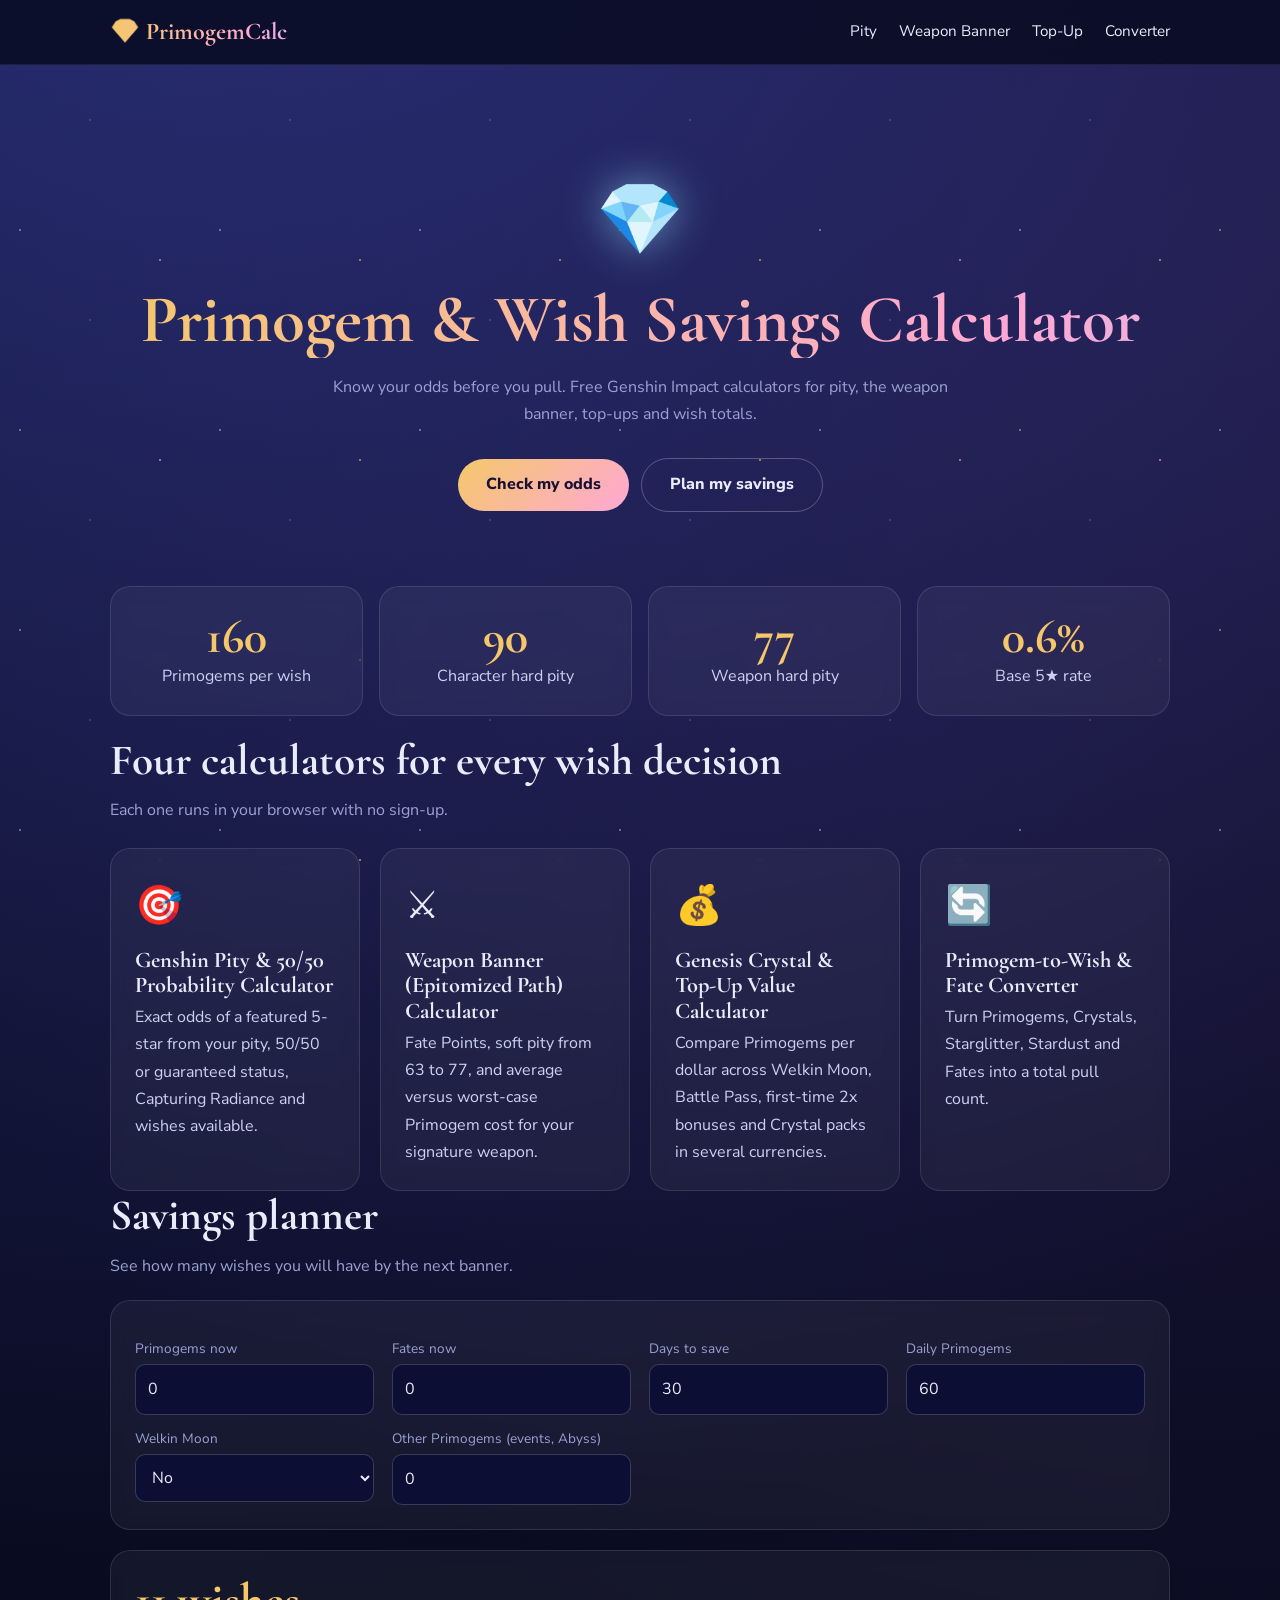
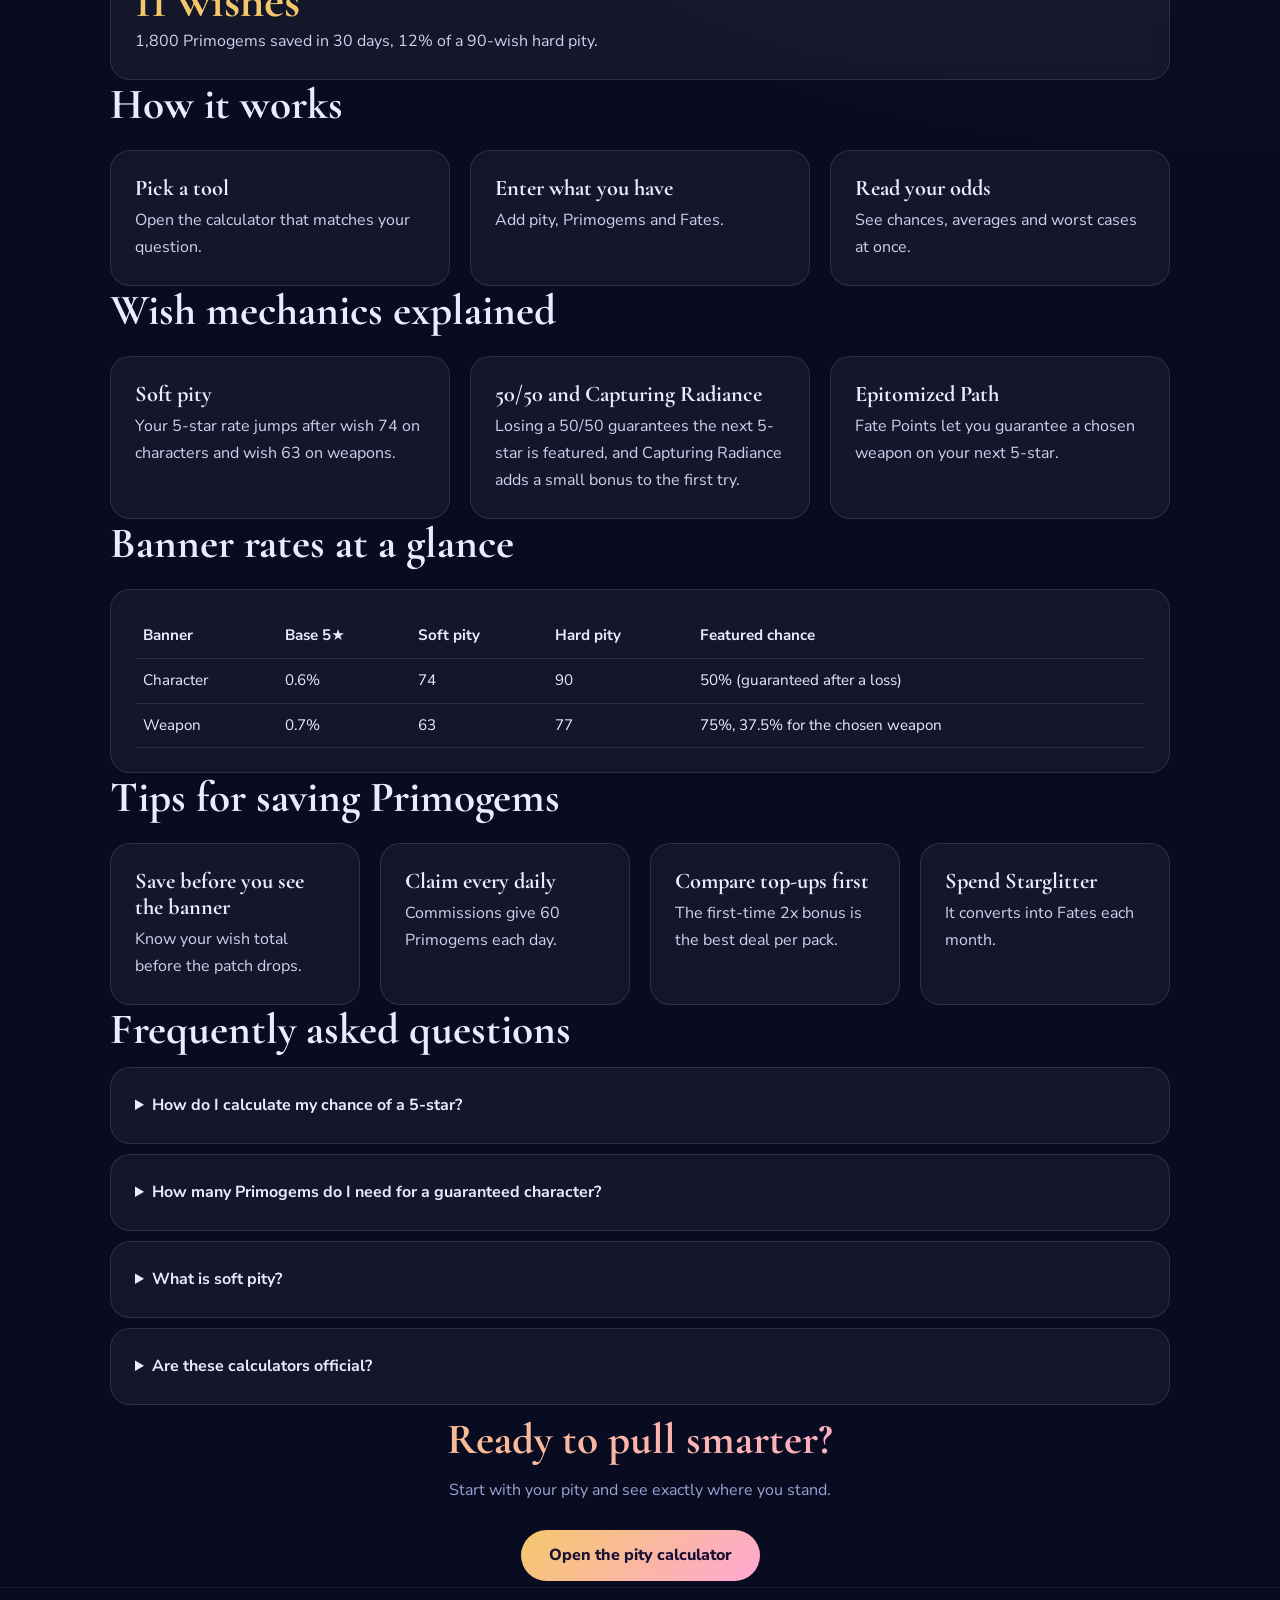
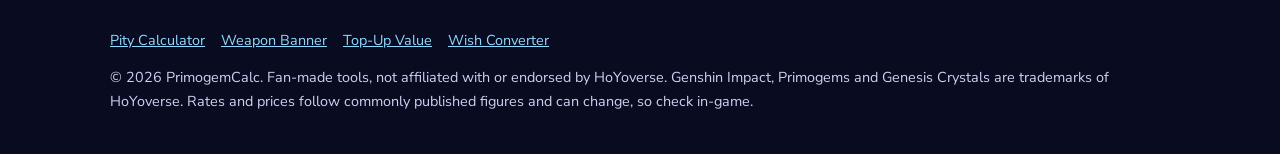
==== index.html @ a3b345ce "Add files via upload" ====
<!doctype html><html lang="en"><head><meta charset="utf-8"><meta name="viewport" content="width=device-width,initial-scale=1"><title>Primogem & Wish Savings Calculator for Genshin Impact</title><meta name="description" content="Free Genshin Impact calculators: pity and 50/50 odds, weapon banner cost, Genesis Crystal top-up value and Primogem to wish converter."><link rel="canonical" href="https://primogemcalc.github.io/"><meta name="theme-color" content="#090b20"><meta property="og:type" content="website"><meta property="og:title" content="Primogem & Wish Savings Calculator for Genshin Impact"><meta property="og:description" content="Free Genshin Impact calculators: pity and 50/50 odds, weapon banner cost, Genesis Crystal top-up value and Primogem to wish converter."><meta property="og:url" content="https://primogemcalc.github.io/"><meta name="twitter:card" content="summary"><link rel="icon" href="data:image/svg+xml,%3Csvg xmlns='http://www.w3.org/2000/svg' viewBox='0 0 100 100'%3E%3Ctext y='.9em' font-size='90'%3E💎%3C/text%3E%3C/svg%3E"><link rel="preconnect" href="https://fonts.googleapis.com"><link rel="preconnect" href="https://fonts.gstatic.com" crossorigin><link rel="stylesheet" href="https://fonts.googleapis.com/css2?family=Cormorant+Garamond:wght@600;700&family=Nunito+Sans:wght@400;700;800&display=swap"><link rel="stylesheet" href="/assets/style.css"><script type="application/ld+json">[{"@context": "https://schema.org", "@type": "WebSite", "name": "Primogem & Wish Savings Calculator for Genshin Impact", "url": "https://primogemcalc.github.io/", "description": "Free Genshin Impact calculators: pity and 50/50 odds, weapon banner cost, Genesis Crystal top-up value and Primogem to wish converter."}, {"@context": "https://schema.org", "@type": "FAQPage", "mainEntity": [{"@type": "Question", "name": "How do I calculate my chance of a 5-star?", "acceptedAnswer": {"@type": "Answer", "text": "Open the pity calculator, enter your pity, guarantee status and wishes, and it returns your exact odds."}}, {"@type": "Question", "name": "How many Primogems do I need for a guaranteed character?", "acceptedAnswer": {"@type": "Answer", "text": "Up to 180 wishes, or 28,800 Primogems, from zero pity with no guarantee."}}, {"@type": "Question", "name": "What is soft pity?", "acceptedAnswer": {"@type": "Answer", "text": "The wish where your 5-star rate starts rising: about 74 for characters and 63 for weapons."}}, {"@type": "Question", "name": "Are these calculators official?", "acceptedAnswer": {"@type": "Answer", "text": "No. They are fan-made and use commonly published rates."}}]}, {"@context": "https://schema.org", "@type": "BreadcrumbList", "itemListElement": [{"@type": "ListItem", "position": 1, "name": "Home", "item": "https://primogemcalc.github.io/"}]}, {"@context": "https://schema.org", "@type": "ItemList", "itemListElement": [{"@type": "ListItem", "position": 1, "url": "https://primogemcalc.github.io/pity-calculator/", "name": "Genshin Pity & 50/50 Probability Calculator"}, {"@type": "ListItem", "position": 2, "url": "https://primogemcalc.github.io/weapon-banner-calculator/", "name": "Weapon Banner (Epitomized Path) Calculator"}, {"@type": "ListItem", "position": 3, "url": "https://primogemcalc.github.io/topup-calculator/", "name": "Genesis Crystal & Top-Up Value Calculator"}, {"@type": "ListItem", "position": 4, "url": "https://primogemcalc.github.io/wish-converter/", "name": "Primogem-to-Wish & Fate Converter"}]}]</script></head><body data-tool="plan"><site-header></site-header><main><section class="hero w"><span class="gem" aria-hidden="true">💎</span><h1 class="gt">Primogem & Wish Savings Calculator</h1><p class="sub">Know your odds before you pull. Free Genshin Impact calculators for pity, the weapon banner, top-ups and wish totals.</p><a class="btn" href="/pity-calculator/">Check my odds</a><a class="btn o" href="#planner">Plan my savings</a></section>
<section class="w" style="padding:20px"><div class="stats"><div class="card rv"><div class="big">160</div><p>Primogems per wish</p></div><div class="card rv"><div class="big">90</div><p>Character hard pity</p></div><div class="card rv"><div class="big">77</div><p>Weapon hard pity</p></div><div class="card rv"><div class="big">0.6%</div><p>Base 5★ rate</p></div></div></section>
<section class="w" id="tools"><h2>Four calculators for every wish decision</h2><p class="sub" style="margin-bottom:24px">Each one runs in your browser with no sign-up.</p><div class="grid"><a class="card rv" href="/pity-calculator/"><span class="ic">🎯</span><h3>Genshin Pity & 50/50 Probability Calculator</h3><p>Exact odds of a featured 5-star from your pity, 50/50 or guaranteed status, Capturing Radiance and wishes available.</p></a><a class="card rv" href="/weapon-banner-calculator/"><span class="ic">⚔️</span><h3>Weapon Banner (Epitomized Path) Calculator</h3><p>Fate Points, soft pity from 63 to 77, and average versus worst-case Primogem cost for your signature weapon.</p></a><a class="card rv" href="/topup-calculator/"><span class="ic">💰</span><h3>Genesis Crystal & Top-Up Value Calculator</h3><p>Compare Primogems per dollar across Welkin Moon, Battle Pass, first-time 2x bonuses and Crystal packs in several currencies.</p></a><a class="card rv" href="/wish-converter/"><span class="ic">🔄</span><h3>Primogem-to-Wish & Fate Converter</h3><p>Turn Primogems, Crystals, Starglitter, Stardust and Fates into a total pull count.</p></a></div></section>
<section class="w" id="planner"><h2>Savings planner</h2><p class="sub" style="margin-bottom:20px">See how many wishes you will have by the next banner.</p><div class="card fm rv"><div><label for="primos">Primogems now</label><input id="primos" type="number" min="0" value="0" inputmode="numeric"></div><div><label for="fates">Fates now</label><input id="fates" type="number" min="0" value="0" inputmode="numeric"></div><div><label for="days">Days to save</label><input id="days" type="number" min="0" value="30" inputmode="numeric"></div><div><label for="daily">Daily Primogems</label><input id="daily" type="number" min="0" value="60" inputmode="numeric"></div><div><label for="wk">Welkin Moon</label><select id="wk"><option value="0">No</option><option value="1">Yes (+90 a day)</option></select></div><div><label for="extra">Other Primogems (events, Abyss)</label><input id="extra" type="number" min="0" value="0" inputmode="numeric"></div></div><div id="out" class="card" style="margin-top:20px"></div></section>
<section class="w"><h2>How it works</h2><div class="grid" style="margin-top:20px"><div class="card rv"><h3>Pick a tool</h3><p>Open the calculator that matches your question.</p></div><div class="card rv"><h3>Enter what you have</h3><p>Add pity, Primogems and Fates.</p></div><div class="card rv"><h3>Read your odds</h3><p>See chances, averages and worst cases at once.</p></div></div></section>
<section class="w"><h2>Wish mechanics explained</h2><div class="grid" style="margin-top:20px"><div class="card rv"><h3>Soft pity</h3><p>Your 5-star rate jumps after wish 74 on characters and wish 63 on weapons.</p></div><div class="card rv"><h3>50/50 and Capturing Radiance</h3><p>Losing a 50/50 guarantees the next 5-star is featured, and Capturing Radiance adds a small bonus to the first try.</p></div><div class="card rv"><h3>Epitomized Path</h3><p>Fate Points let you guarantee a chosen weapon on your next 5-star.</p></div></div></section>
<section class="w"><h2>Banner rates at a glance</h2><div style="margin-top:20px"><div class="tw card rv"><table><tr><th>Banner</th><th>Base 5★</th><th>Soft pity</th><th>Hard pity</th><th>Featured chance</th></tr><tr><td>Character</td><td>0.6%</td><td>74</td><td>90</td><td>50% (guaranteed after a loss)</td></tr><tr><td>Weapon</td><td>0.7%</td><td>63</td><td>77</td><td>75%, 37.5% for the chosen weapon</td></tr></table></div></div></section>
<section class="w"><h2>Tips for saving Primogems</h2><div class="grid" style="margin-top:20px"><div class="card rv"><h3>Save before you see the banner</h3><p>Know your wish total before the patch drops.</p></div><div class="card rv"><h3>Claim every daily</h3><p>Commissions give 60 Primogems each day.</p></div><div class="card rv"><h3>Compare top-ups first</h3><p>The first-time 2x bonus is the best deal per pack.</p></div><div class="card rv"><h3>Spend Starglitter</h3><p>It converts into Fates each month.</p></div></div></section>
<section class="w"><h2>Frequently asked questions</h2><details class="card rv"><summary>How do I calculate my chance of a 5-star?</summary><p>Open the pity calculator, enter your pity, guarantee status and wishes, and it returns your exact odds.</p></details><details class="card rv"><summary>How many Primogems do I need for a guaranteed character?</summary><p>Up to 180 wishes, or 28,800 Primogems, from zero pity with no guarantee.</p></details><details class="card rv"><summary>What is soft pity?</summary><p>The wish where your 5-star rate starts rising: about 74 for characters and 63 for weapons.</p></details><details class="card rv"><summary>Are these calculators official?</summary><p>No. They are fan-made and use commonly published rates.</p></details></section>
<section class="w" style="text-align:center"><h2 class="gt">Ready to pull smarter?</h2><p class="sub" style="margin:10px auto 20px">Start with your pity and see exactly where you stand.</p><a class="btn" href="/pity-calculator/">Open the pity calculator</a></section></main><site-footer></site-footer><script src="/assets/header.js"></script><script src="/assets/footer.js"></script><script src="/assets/app.js"></script></body></html>
---- assets/style.css ----
:root{--bg:#090b20;--g:#f4c86a;--a:#8fd9ff;--p:#a58bff;--t:#e9ebff;--m:#9ba2d2}
*{box-sizing:border-box;margin:0}html{scroll-behavior:smooth}
body{font:16px/1.7 'Nunito Sans',system-ui,Segoe UI,sans-serif;color:var(--t);background:radial-gradient(circle at 15% -10%,#2b317d,transparent 50%),radial-gradient(circle at 95% 8%,#52307f55,transparent 45%),var(--bg);min-height:100vh;overflow-x:hidden}
body::before{content:"";position:fixed;inset:0;z-index:-1;pointer-events:none;background-image:radial-gradient(1.5px 1.5px at 20px 30px,#fffa,transparent),radial-gradient(1px 1px at 90px 120px,#fff7,transparent),radial-gradient(1.6px 1.6px at 160px 60px,var(--g),transparent);background-size:200px 200px;animation:tw 7s ease-in-out infinite alternate}
@keyframes tw{to{opacity:.3;transform:translateY(-14px)}}
h1,h2,h3{font-family:'Cormorant Garamond',Georgia,serif;line-height:1.15}
h1{font-size:clamp(2.3rem,7vw,4.2rem)}h2{font-size:clamp(1.8rem,4.5vw,2.7rem);margin-bottom:12px}h3{font-size:1.4rem;margin-bottom:6px}
a{color:var(--a)}.w{max-width:1100px;margin:auto;padding:0 20px}
section{padding:68px 0}p{color:#cdd1f2}.sub{max-width:62ch;color:var(--m)}
.gt{background:linear-gradient(90deg,var(--g),#ffa8d4,var(--a),var(--g));background-size:250%;-webkit-background-clip:text;background-clip:text;color:transparent;animation:sh 8s linear infinite}@keyframes sh{to{background-position:250%}}
.grid{display:grid;gap:20px;grid-template-columns:repeat(auto-fit,minmax(240px,1fr))}
.card{background:#ffffff0c;border:1px solid #ffffff1c;border-radius:20px;padding:24px;backdrop-filter:blur(8px)}
a.card{text-decoration:none;color:inherit;display:block;transition:transform .3s,border-color .3s,box-shadow .3s}
a.card:hover{transform:translateY(-6px);border-color:var(--g);box-shadow:0 14px 44px #a58bff40}
a.card .ic{font-size:2.4rem;display:block;margin-bottom:8px}
.btn{display:inline-block;padding:12px 28px;margin:6px;border-radius:99px;background:linear-gradient(135deg,var(--g),#ffa8d4);color:#1a1033;font-weight:800;text-decoration:none;transition:transform .2s}
.btn:hover{transform:scale(1.05)}.btn.o{background:none;color:var(--t);border:1px solid #ffffff40}
.rv{opacity:0;transform:translateY(26px);transition:opacity .9s,transform .9s}.rv.in{opacity:1;transform:none}
input,select{width:100%;padding:11px 12px;border-radius:10px;border:1px solid #ffffff2e;background:#0c0f33;color:var(--t);font:inherit}
input:focus,select:focus,a:focus-visible,button:focus-visible,summary:focus-visible{outline:2px solid var(--g);outline-offset:2px}
label{display:block;font-size:.85rem;color:var(--m);margin:12px 0 4px}
.fm{display:grid;gap:0 18px;grid-template-columns:repeat(auto-fit,minmax(210px,1fr))}
.big{font-family:'Cormorant Garamond',serif;font-size:3rem;font-weight:700;color:var(--g);line-height:1.1}
.hero{text-align:center;padding:96px 0 48px}.hero .sub{margin:16px auto 24px}
.gem{display:inline-block;font-size:4.4rem;animation:fl 3.4s ease-in-out infinite;filter:drop-shadow(0 0 22px #8fd9ff99)}@keyframes fl{50%{transform:translateY(-16px) rotate(8deg)}}
.hd{position:sticky;top:0;z-index:9;backdrop-filter:blur(14px);background:#090b22d9;border-bottom:1px solid #ffffff14}
.hd .w{display:flex;align-items:center;justify-content:space-between;height:64px}
.logo{font-family:'Cormorant Garamond',serif;font-weight:700;font-size:1.5rem;text-decoration:none}
nav a{margin-left:22px;color:var(--t);text-decoration:none;font-size:.95rem}nav a:hover{color:var(--g)}
.mb{display:none;background:0;border:0;color:var(--t);font-size:1.7rem;cursor:pointer}
@media(max-width:800px){.mb{display:block}nav{display:none;position:absolute;top:64px;left:0;right:0;background:#090b22f7;padding:10px 20px}nav.o{display:block}nav a{display:block;margin:0;padding:11px 0}}
table{width:100%;border-collapse:collapse;font-size:.95rem}td,th{padding:9px 8px;text-align:left;border-bottom:1px solid #ffffff1a}.tw{overflow-x:auto}tr.best td{color:var(--g);font-weight:700}
details{margin:10px 0}summary{cursor:pointer;font-weight:700}details p{margin-top:8px}
footer{border-top:1px solid #ffffff14;padding:40px 0;color:var(--m);font-size:.9rem}footer a{margin-right:16px}
.stats{display:grid;gap:16px;grid-template-columns:repeat(auto-fit,minmax(180px,1fr));text-align:center}
@media(prefers-reduced-motion:reduce){*,*::before{animation:none!important;transition:none!important}.rv{opacity:1;transform:none}}
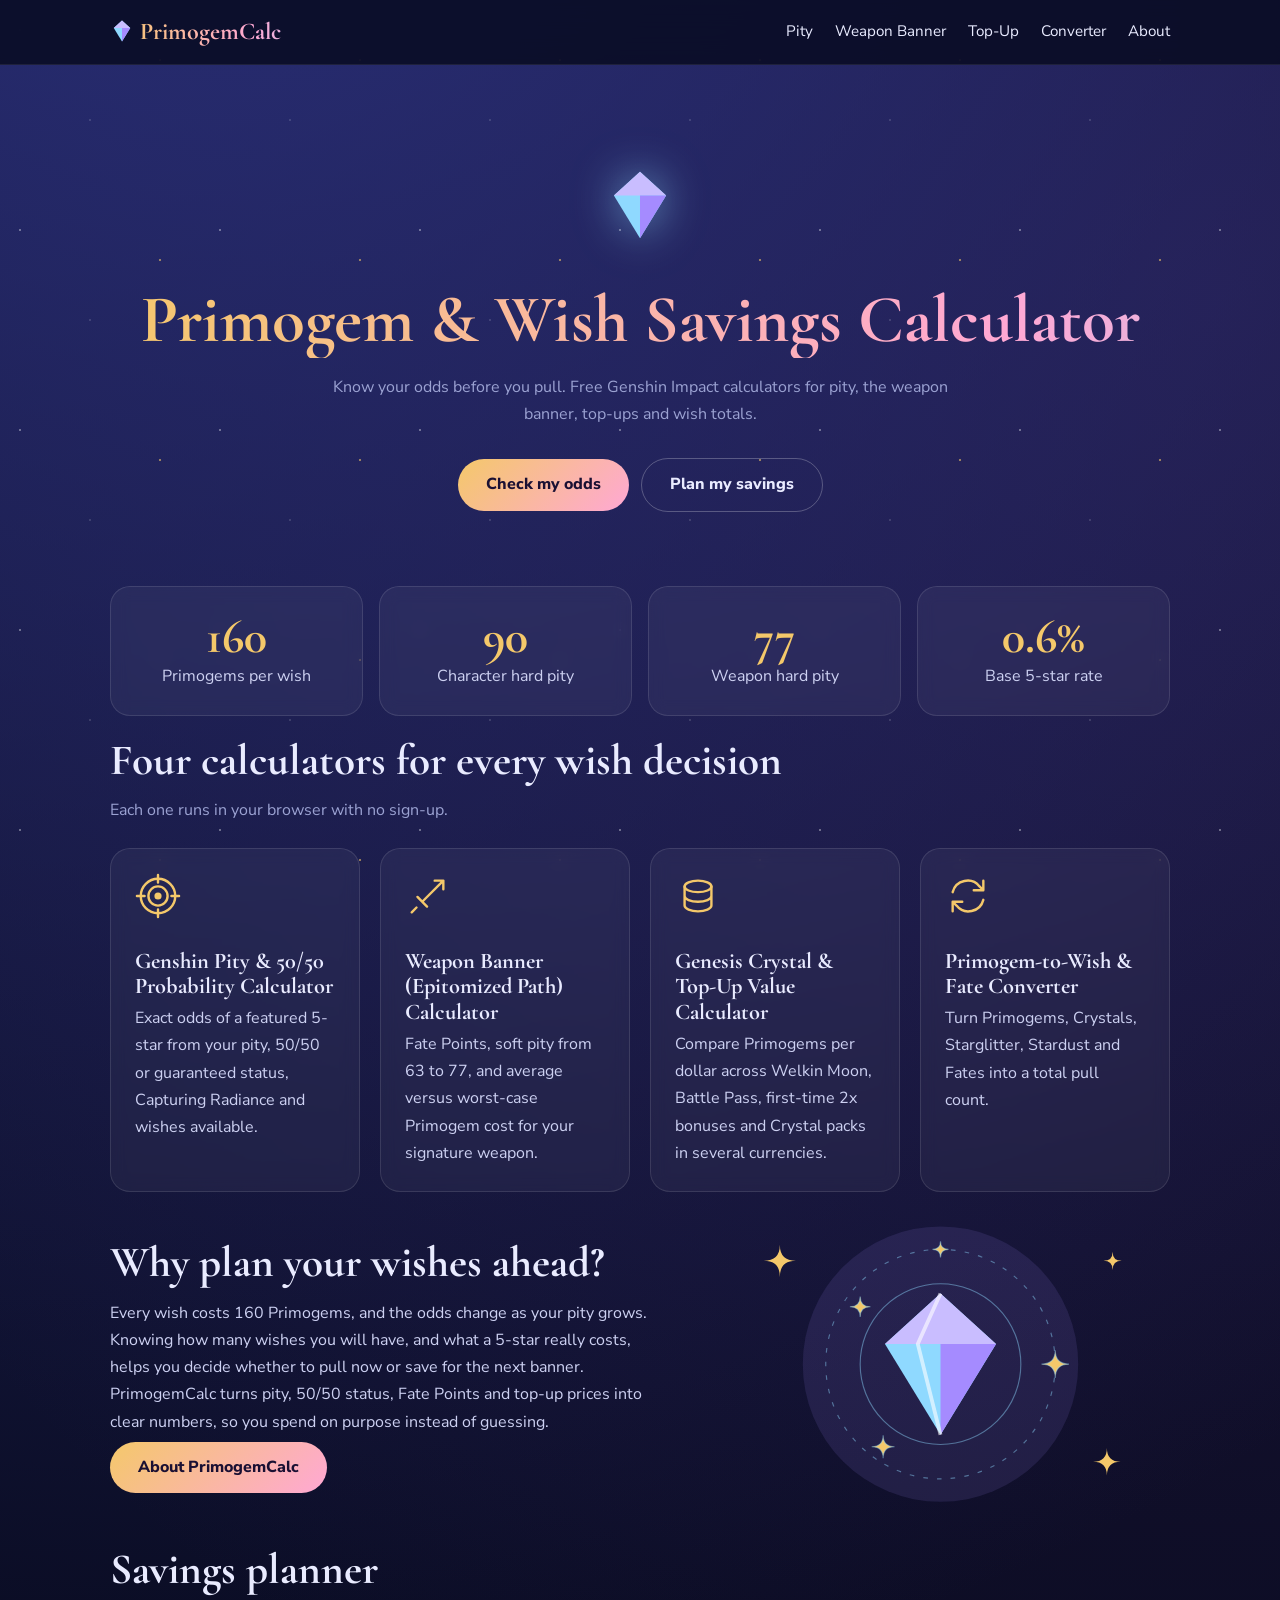
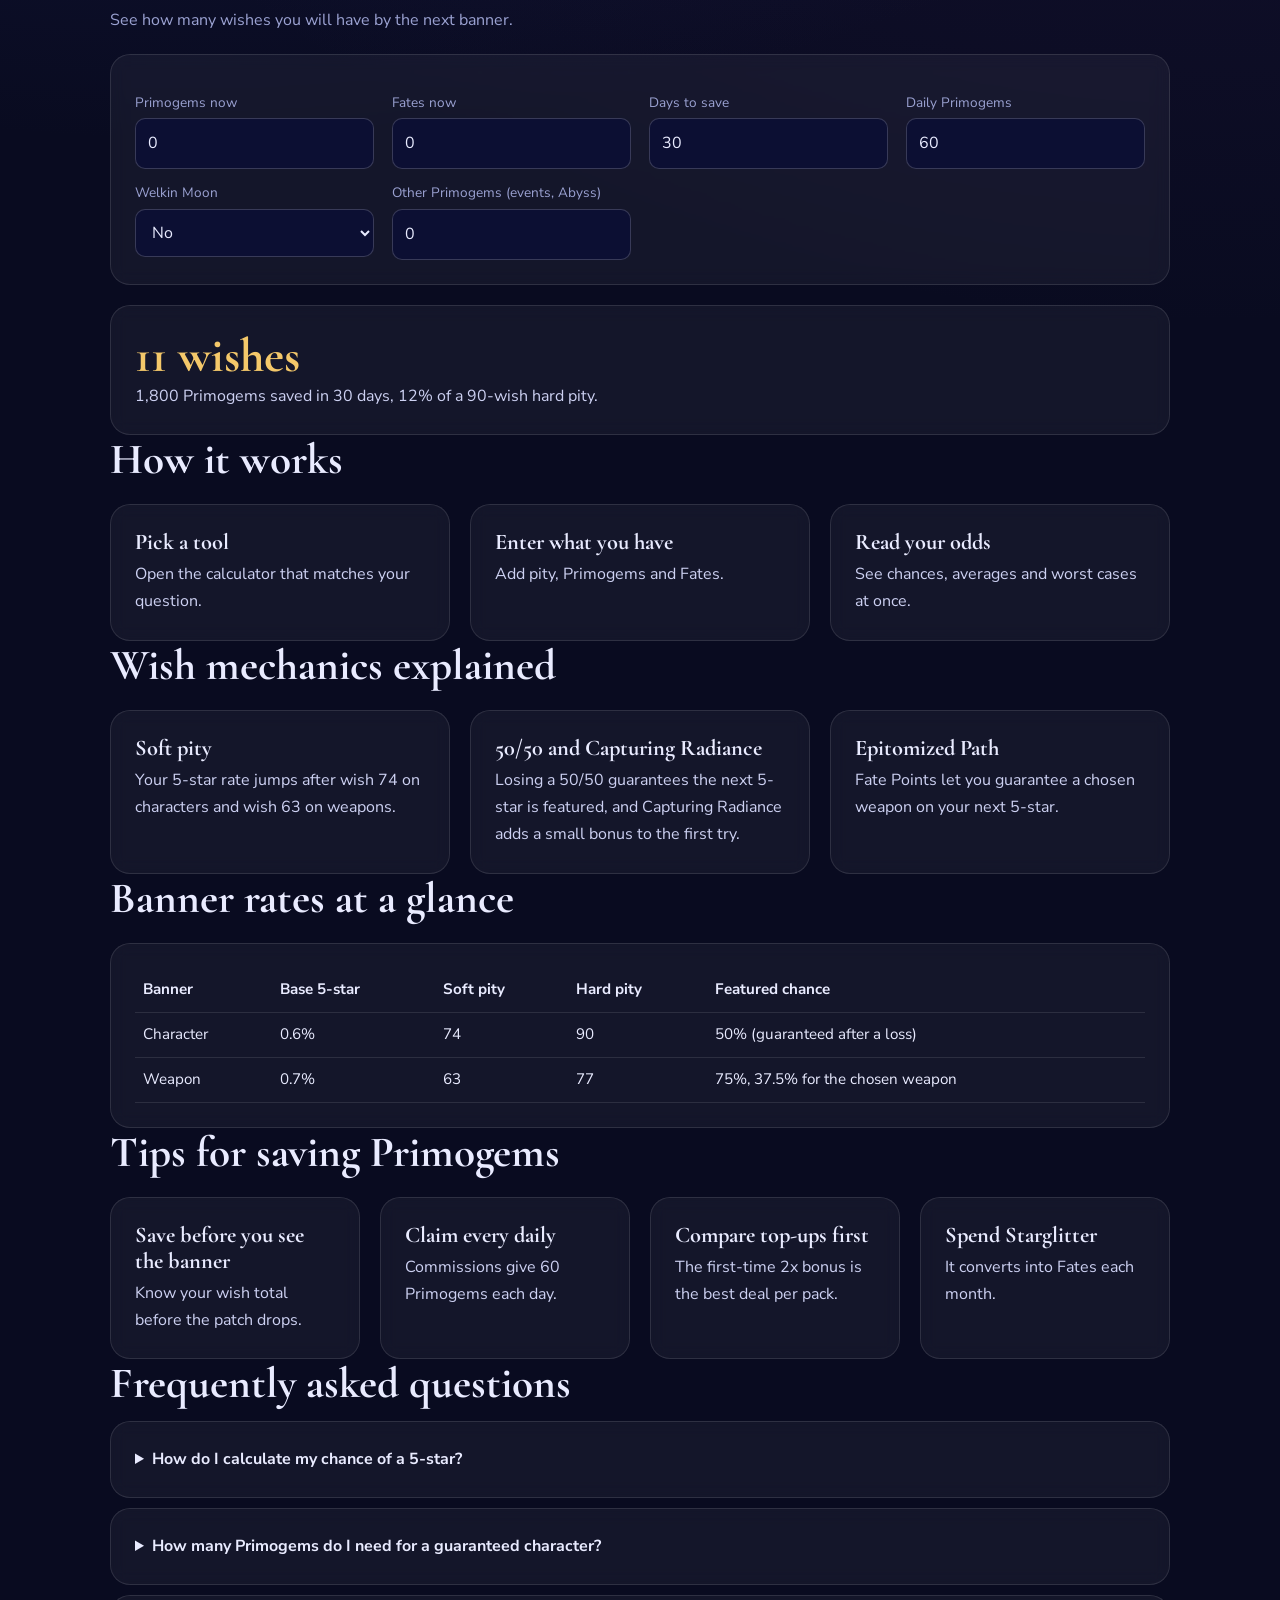
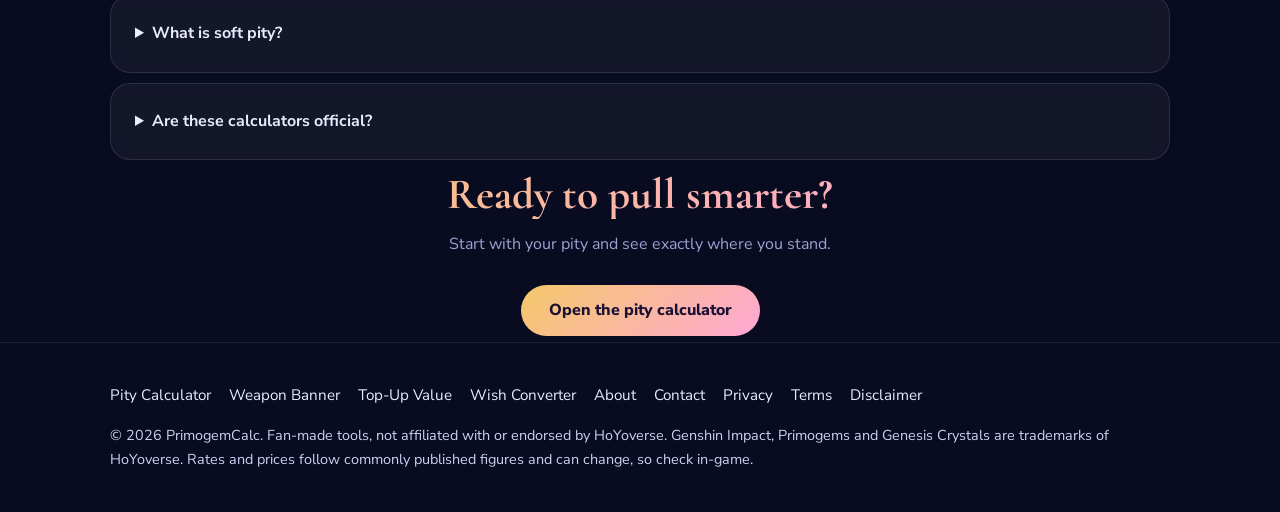
==== commit bfe2724e: "Add files via upload" ====
--- a/index.html
+++ b/index.html
@@ -1,10 +1,10 @@
-<!doctype html><html lang="en"><head><meta charset="utf-8"><meta name="viewport" content="width=device-width,initial-scale=1"><title>Primogem & Wish Savings Calculator for Genshin Impact</title><meta name="description" content="Free Genshin Impact calculators: pity and 50/50 odds, weapon banner cost, Genesis Crystal top-up value and Primogem to wish converter."><link rel="canonical" href="https://primogemcalc.github.io/"><meta name="theme-color" content="#090b20"><meta property="og:type" content="website"><meta property="og:title" content="Primogem & Wish Savings Calculator for Genshin Impact"><meta property="og:description" content="Free Genshin Impact calculators: pity and 50/50 odds, weapon banner cost, Genesis Crystal top-up value and Primogem to wish converter."><meta property="og:url" content="https://primogemcalc.github.io/"><meta name="twitter:card" content="summary"><link rel="icon" href="data:image/svg+xml,%3Csvg xmlns='http://www.w3.org/2000/svg' viewBox='0 0 100 100'%3E%3Ctext y='.9em' font-size='90'%3E💎%3C/text%3E%3C/svg%3E"><link rel="preconnect" href="https://fonts.googleapis.com"><link rel="preconnect" href="https://fonts.gstatic.com" crossorigin><link rel="stylesheet" href="https://fonts.googleapis.com/css2?family=Cormorant+Garamond:wght@600;700&family=Nunito+Sans:wght@400;700;800&display=swap"><link rel="stylesheet" href="/assets/style.css"><script type="application/ld+json">[{"@context": "https://schema.org", "@type": "WebSite", "name": "Primogem & Wish Savings Calculator for Genshin Impact", "url": "https://primogemcalc.github.io/", "description": "Free Genshin Impact calculators: pity and 50/50 odds, weapon banner cost, Genesis Crystal top-up value and Primogem to wish converter."}, {"@context": "https://schema.org", "@type": "FAQPage", "mainEntity": [{"@type": "Question", "name": "How do I calculate my chance of a 5-star?", "acceptedAnswer": {"@type": "Answer", "text": "Open the pity calculator, enter your pity, guarantee status and wishes, and it returns your exact odds."}}, {"@type": "Question", "name": "How many Primogems do I need for a guaranteed character?", "acceptedAnswer": {"@type": "Answer", "text": "Up to 180 wishes, or 28,800 Primogems, from zero pity with no guarantee."}}, {"@type": "Question", "name": "What is soft pity?", "acceptedAnswer": {"@type": "Answer", "text": "The wish where your 5-star rate starts rising: about 74 for characters and 63 for weapons."}}, {"@type": "Question", "name": "Are these calculators official?", "acceptedAnswer": {"@type": "Answer", "text": "No. They are fan-made and use commonly published rates."}}]}, {"@context": "https://schema.org", "@type": "BreadcrumbList", "itemListElement": [{"@type": "ListItem", "position": 1, "name": "Home", "item": "https://primogemcalc.github.io/"}]}, {"@context": "https://schema.org", "@type": "ItemList", "itemListElement": [{"@type": "ListItem", "position": 1, "url": "https://primogemcalc.github.io/pity-calculator/", "name": "Genshin Pity & 50/50 Probability Calculator"}, {"@type": "ListItem", "position": 2, "url": "https://primogemcalc.github.io/weapon-banner-calculator/", "name": "Weapon Banner (Epitomized Path) Calculator"}, {"@type": "ListItem", "position": 3, "url": "https://primogemcalc.github.io/topup-calculator/", "name": "Genesis Crystal & Top-Up Value Calculator"}, {"@type": "ListItem", "position": 4, "url": "https://primogemcalc.github.io/wish-converter/", "name": "Primogem-to-Wish & Fate Converter"}]}]</script></head><body data-tool="plan"><site-header></site-header><main><section class="hero w"><span class="gem" aria-hidden="true">💎</span><h1 class="gt">Primogem & Wish Savings Calculator</h1><p class="sub">Know your odds before you pull. Free Genshin Impact calculators for pity, the weapon banner, top-ups and wish totals.</p><a class="btn" href="/pity-calculator/">Check my odds</a><a class="btn o" href="#planner">Plan my savings</a></section>
-<section class="w" style="padding:20px"><div class="stats"><div class="card rv"><div class="big">160</div><p>Primogems per wish</p></div><div class="card rv"><div class="big">90</div><p>Character hard pity</p></div><div class="card rv"><div class="big">77</div><p>Weapon hard pity</p></div><div class="card rv"><div class="big">0.6%</div><p>Base 5★ rate</p></div></div></section>
-<section class="w" id="tools"><h2>Four calculators for every wish decision</h2><p class="sub" style="margin-bottom:24px">Each one runs in your browser with no sign-up.</p><div class="grid"><a class="card rv" href="/pity-calculator/"><span class="ic">🎯</span><h3>Genshin Pity & 50/50 Probability Calculator</h3><p>Exact odds of a featured 5-star from your pity, 50/50 or guaranteed status, Capturing Radiance and wishes available.</p></a><a class="card rv" href="/weapon-banner-calculator/"><span class="ic">⚔️</span><h3>Weapon Banner (Epitomized Path) Calculator</h3><p>Fate Points, soft pity from 63 to 77, and average versus worst-case Primogem cost for your signature weapon.</p></a><a class="card rv" href="/topup-calculator/"><span class="ic">💰</span><h3>Genesis Crystal & Top-Up Value Calculator</h3><p>Compare Primogems per dollar across Welkin Moon, Battle Pass, first-time 2x bonuses and Crystal packs in several currencies.</p></a><a class="card rv" href="/wish-converter/"><span class="ic">🔄</span><h3>Primogem-to-Wish & Fate Converter</h3><p>Turn Primogems, Crystals, Starglitter, Stardust and Fates into a total pull count.</p></a></div></section>
-<section class="w" id="planner"><h2>Savings planner</h2><p class="sub" style="margin-bottom:20px">See how many wishes you will have by the next banner.</p><div class="card fm rv"><div><label for="primos">Primogems now</label><input id="primos" type="number" min="0" value="0" inputmode="numeric"></div><div><label for="fates">Fates now</label><input id="fates" type="number" min="0" value="0" inputmode="numeric"></div><div><label for="days">Days to save</label><input id="days" type="number" min="0" value="30" inputmode="numeric"></div><div><label for="daily">Daily Primogems</label><input id="daily" type="number" min="0" value="60" inputmode="numeric"></div><div><label for="wk">Welkin Moon</label><select id="wk"><option value="0">No</option><option value="1">Yes (+90 a day)</option></select></div><div><label for="extra">Other Primogems (events, Abyss)</label><input id="extra" type="number" min="0" value="0" inputmode="numeric"></div></div><div id="out" class="card" style="margin-top:20px"></div></section>
+<!doctype html><html lang="en"><head><meta charset="utf-8"><meta name="viewport" content="width=device-width,initial-scale=1"><title>Primogem & Wish Savings Calculator for Genshin Impact</title><meta name="description" content="Free Genshin Impact calculators: pity and 50/50 odds, weapon banner cost, Genesis Crystal top-up value and Primogem to wish converter."><link rel="canonical" href="https://primogemcalc.github.io/"><meta name="theme-color" content="#090b20"><meta property="og:type" content="website"><meta property="og:title" content="Primogem & Wish Savings Calculator for Genshin Impact"><meta property="og:description" content="Free Genshin Impact calculators: pity and 50/50 odds, weapon banner cost, Genesis Crystal top-up value and Primogem to wish converter."><meta property="og:url" content="https://primogemcalc.github.io/"><meta name="twitter:card" content="summary"><link rel="icon" href="/assets/favicon.svg" type="image/svg+xml"><link rel="preconnect" href="https://fonts.googleapis.com"><link rel="preconnect" href="https://fonts.gstatic.com" crossorigin><link rel="stylesheet" href="https://fonts.googleapis.com/css2?family=Cormorant+Garamond:wght@600;700&family=Nunito+Sans:wght@400;700;800&display=swap"><link rel="stylesheet" href="/assets/style.css"><script type="application/ld+json">[{"@context": "https://schema.org", "@type": "WebSite", "name": "Primogem & Wish Savings Calculator for Genshin Impact", "url": "https://primogemcalc.github.io/", "description": "Free Genshin Impact calculators: pity and 50/50 odds, weapon banner cost, Genesis Crystal top-up value and Primogem to wish converter."}, {"@context": "https://schema.org", "@type": "FAQPage", "mainEntity": [{"@type": "Question", "name": "How do I calculate my chance of a 5-star?", "acceptedAnswer": {"@type": "Answer", "text": "Open the pity calculator, enter your pity, guarantee status and wishes, and it returns your exact odds."}}, {"@type": "Question", "name": "How many Primogems do I need for a guaranteed character?", "acceptedAnswer": {"@type": "Answer", "text": "Up to 180 wishes, or 28,800 Primogems, from zero pity with no guarantee."}}, {"@type": "Question", "name": "What is soft pity?", "acceptedAnswer": {"@type": "Answer", "text": "The wish where your 5-star rate starts rising: about 74 for characters and 63 for weapons."}}, {"@type": "Question", "name": "Are these calculators official?", "acceptedAnswer": {"@type": "Answer", "text": "No. They are fan-made and use commonly published rates."}}]}, {"@context": "https://schema.org", "@type": "BreadcrumbList", "itemListElement": [{"@type": "ListItem", "position": 1, "name": "Home", "item": "https://primogemcalc.github.io/"}]}, {"@context": "https://schema.org", "@type": "ItemList", "itemListElement": [{"@type": "ListItem", "position": 1, "url": "https://primogemcalc.github.io/pity-calculator/", "name": "Genshin Pity & 50/50 Probability Calculator"}, {"@type": "ListItem", "position": 2, "url": "https://primogemcalc.github.io/weapon-banner-calculator/", "name": "Weapon Banner (Epitomized Path) Calculator"}, {"@type": "ListItem", "position": 3, "url": "https://primogemcalc.github.io/topup-calculator/", "name": "Genesis Crystal & Top-Up Value Calculator"}, {"@type": "ListItem", "position": 4, "url": "https://primogemcalc.github.io/wish-converter/", "name": "Primogem-to-Wish & Fate Converter"}]}]</script></head><body data-tool="plan"><site-header></site-header><main><section class="hero w"><span class="gem" aria-hidden="true"><svg viewBox="0 0 64 64" aria-hidden="true"><path d="M32 4l22 20-22 36L10 24z" fill="#8fd9ff"/><path d="M32 4l22 20H10z" fill="#c9bdff"/><path d="M32 24h22L32 60z" fill="#a58bff"/></svg></span><h1 class="gt">Primogem & Wish Savings Calculator</h1><p class="sub">Know your odds before you pull. Free Genshin Impact calculators for pity, the weapon banner, top-ups and wish totals.</p><a class="btn" href="/pity-calculator/">Check my odds</a><a class="btn o" href="#planner">Plan my savings</a></section>
+<section class="w" style="padding:20px"><div class="stats"><div class="card rv"><div class="big">160</div><p>Primogems per wish</p></div><div class="card rv"><div class="big">90</div><p>Character hard pity</p></div><div class="card rv"><div class="big">77</div><p>Weapon hard pity</p></div><div class="card rv"><div class="big">0.6%</div><p>Base 5-star rate</p></div></div></section>
+<section class="w" id="tools"><h2>Four calculators for every wish decision</h2><p class="sub" style="margin-bottom:24px">Each one runs in your browser with no sign-up.</p><div class="grid"><a class="card rv" href="/pity-calculator/"><span class="ic"><svg viewBox="0 0 48 48" fill="none" stroke="#f4c86a" stroke-width="2.5" stroke-linecap="round" stroke-linejoin="round" aria-hidden="true"><circle cx="24" cy="24" r="18"/><circle cx="24" cy="24" r="10"/><circle cx="24" cy="24" r="2.5" fill="#f4c86a"/><path d="M24 2v8M24 38v8M2 24h8M38 24h8"/></svg></span><h3>Genshin Pity & 50/50 Probability Calculator</h3><p>Exact odds of a featured 5-star from your pity, 50/50 or guaranteed status, Capturing Radiance and wishes available.</p></a><a class="card rv" href="/weapon-banner-calculator/"><span class="ic"><svg viewBox="0 0 48 48" fill="none" stroke="#f4c86a" stroke-width="2.5" stroke-linecap="round" stroke-linejoin="round" aria-hidden="true"><path d="M40 8L18 30M40 8h-9M40 8v9M13 25l10 10M12 36l-5 5"/></svg></span><h3>Weapon Banner (Epitomized Path) Calculator</h3><p>Fate Points, soft pity from 63 to 77, and average versus worst-case Primogem cost for your signature weapon.</p></a><a class="card rv" href="/topup-calculator/"><span class="ic"><svg viewBox="0 0 48 48" fill="none" stroke="#f4c86a" stroke-width="2.5" stroke-linecap="round" stroke-linejoin="round" aria-hidden="true"><ellipse cx="24" cy="14" rx="14" ry="6"/><path d="M10 14v10c0 3.3 6.3 6 14 6s14-2.7 14-6V14M10 24v10c0 3.3 6.3 6 14 6s14-2.7 14-6V24"/></svg></span><h3>Genesis Crystal & Top-Up Value Calculator</h3><p>Compare Primogems per dollar across Welkin Moon, Battle Pass, first-time 2x bonuses and Crystal packs in several currencies.</p></a><a class="card rv" href="/wish-converter/"><span class="ic"><svg viewBox="0 0 48 48" fill="none" stroke="#f4c86a" stroke-width="2.5" stroke-linecap="round" stroke-linejoin="round" aria-hidden="true"><path d="M8 20a16 16 0 0128-6l4 4M40 8v10H30M40 28a16 16 0 01-28 6l-4-4M8 40V30h10"/></svg></span><h3>Primogem-to-Wish & Fate Converter</h3><p>Turn Primogems, Crystals, Starglitter, Stardust and Fates into a total pull count.</p></a></div></section>
+<section class="w"><div class="split"><div class="rv"><h2>Why plan your wishes ahead?</h2><p>Every wish costs 160 Primogems, and the odds change as your pity grows. Knowing how many wishes you will have, and what a 5-star really costs, helps you decide whether to pull now or save for the next banner.</p><p>PrimogemCalc turns pity, 50/50 status, Fate Points and top-up prices into clear numbers, so you spend on purpose instead of guessing.</p><a class="btn" href="/about/" style="margin-left:0">About PrimogemCalc</a></div><div class="rv"><svg class="art" viewBox="0 0 400 300" role="img" aria-label="A glowing Primogem surrounded by orbiting stars"><circle cx="200" cy="150" r="120" fill="#a58bff" opacity=".12"/><g class="spin" fill="none" stroke="#8fd9ff" stroke-opacity=".45"><circle cx="200" cy="150" r="100" stroke-dasharray="4 8"/><circle cx="200" cy="150" r="70"/><path d="M300 138Q300 150 312 150Q300 150 300 162Q300 150 288 150Q300 150 300 138z" fill="#f4c86a"/><path d="M130 91Q130 100 139 100Q130 100 130 109Q130 100 121 100Q130 100 130 91z" fill="#f4c86a"/><path d="M200 43Q200 50 207 50Q200 50 200 57Q200 50 193 50Q200 50 200 43z" fill="#f4c86a"/><path d="M150 212Q150 222 160 222Q150 222 150 232Q150 222 140 222Q150 222 150 212z" fill="#f4c86a"/></g><g transform="translate(200 150) scale(2.2) translate(-32 -32)"><path d="M32 4l22 20-22 36L10 24z" fill="#8fd9ff"/><path d="M32 4l22 20H10z" fill="#c9bdff"/><path d="M32 24h22L32 60z" fill="#a58bff"/><path d="M32 4l-9 20 9 36" fill="none" stroke="#fff" stroke-opacity=".6" stroke-width="1.5"/></g><path d="M60 46Q60 60 74 60Q60 60 60 74Q60 60 46 60Q60 60 60 46z" fill="#f4c86a"/><path d="M345 223Q345 235 357 235Q345 235 345 247Q345 235 333 235Q345 235 345 223z" fill="#f4c86a"/><path d="M350 52Q350 60 358 60Q350 60 350 68Q350 60 342 60Q350 60 350 52z" fill="#f4c86a"/></svg></div></div></section><section class="w" id="planner"><h2>Savings planner</h2><p class="sub" style="margin-bottom:20px">See how many wishes you will have by the next banner.</p><div class="card fm rv"><div><label for="primos">Primogems now</label><input id="primos" type="number" min="0" value="0" inputmode="numeric"></div><div><label for="fates">Fates now</label><input id="fates" type="number" min="0" value="0" inputmode="numeric"></div><div><label for="days">Days to save</label><input id="days" type="number" min="0" value="30" inputmode="numeric"></div><div><label for="daily">Daily Primogems</label><input id="daily" type="number" min="0" value="60" inputmode="numeric"></div><div><label for="wk">Welkin Moon</label><select id="wk"><option value="0">No</option><option value="1">Yes (+90 a day)</option></select></div><div><label for="extra">Other Primogems (events, Abyss)</label><input id="extra" type="number" min="0" value="0" inputmode="numeric"></div></div><div id="out" class="card" style="margin-top:20px"></div></section>
 <section class="w"><h2>How it works</h2><div class="grid" style="margin-top:20px"><div class="card rv"><h3>Pick a tool</h3><p>Open the calculator that matches your question.</p></div><div class="card rv"><h3>Enter what you have</h3><p>Add pity, Primogems and Fates.</p></div><div class="card rv"><h3>Read your odds</h3><p>See chances, averages and worst cases at once.</p></div></div></section>
 <section class="w"><h2>Wish mechanics explained</h2><div class="grid" style="margin-top:20px"><div class="card rv"><h3>Soft pity</h3><p>Your 5-star rate jumps after wish 74 on characters and wish 63 on weapons.</p></div><div class="card rv"><h3>50/50 and Capturing Radiance</h3><p>Losing a 50/50 guarantees the next 5-star is featured, and Capturing Radiance adds a small bonus to the first try.</p></div><div class="card rv"><h3>Epitomized Path</h3><p>Fate Points let you guarantee a chosen weapon on your next 5-star.</p></div></div></section>
-<section class="w"><h2>Banner rates at a glance</h2><div style="margin-top:20px"><div class="tw card rv"><table><tr><th>Banner</th><th>Base 5★</th><th>Soft pity</th><th>Hard pity</th><th>Featured chance</th></tr><tr><td>Character</td><td>0.6%</td><td>74</td><td>90</td><td>50% (guaranteed after a loss)</td></tr><tr><td>Weapon</td><td>0.7%</td><td>63</td><td>77</td><td>75%, 37.5% for the chosen weapon</td></tr></table></div></div></section>
+<section class="w"><h2>Banner rates at a glance</h2><div style="margin-top:20px"><div class="tw card rv"><table><tr><th>Banner</th><th>Base 5-star</th><th>Soft pity</th><th>Hard pity</th><th>Featured chance</th></tr><tr><td>Character</td><td>0.6%</td><td>74</td><td>90</td><td>50% (guaranteed after a loss)</td></tr><tr><td>Weapon</td><td>0.7%</td><td>63</td><td>77</td><td>75%, 37.5% for the chosen weapon</td></tr></table></div></div></section>
 <section class="w"><h2>Tips for saving Primogems</h2><div class="grid" style="margin-top:20px"><div class="card rv"><h3>Save before you see the banner</h3><p>Know your wish total before the patch drops.</p></div><div class="card rv"><h3>Claim every daily</h3><p>Commissions give 60 Primogems each day.</p></div><div class="card rv"><h3>Compare top-ups first</h3><p>The first-time 2x bonus is the best deal per pack.</p></div><div class="card rv"><h3>Spend Starglitter</h3><p>It converts into Fates each month.</p></div></div></section>
 <section class="w"><h2>Frequently asked questions</h2><details class="card rv"><summary>How do I calculate my chance of a 5-star?</summary><p>Open the pity calculator, enter your pity, guarantee status and wishes, and it returns your exact odds.</p></details><details class="card rv"><summary>How many Primogems do I need for a guaranteed character?</summary><p>Up to 180 wishes, or 28,800 Primogems, from zero pity with no guarantee.</p></details><details class="card rv"><summary>What is soft pity?</summary><p>The wish where your 5-star rate starts rising: about 74 for characters and 63 for weapons.</p></details><details class="card rv"><summary>Are these calculators official?</summary><p>No. They are fan-made and use commonly published rates.</p></details></section>
 <section class="w" style="text-align:center"><h2 class="gt">Ready to pull smarter?</h2><p class="sub" style="margin:10px auto 20px">Start with your pity and see exactly where you stand.</p><a class="btn" href="/pity-calculator/">Open the pity calculator</a></section></main><site-footer></site-footer><script src="/assets/header.js"></script><script src="/assets/footer.js"></script><script src="/assets/app.js"></script></body></html>
--- a/assets/style.css
+++ b/assets/style.css
@@ -34,3 +34,8 @@
 footer{border-top:1px solid #ffffff14;padding:40px 0;color:var(--m);font-size:.9rem}footer a{margin-right:16px}
 .stats{display:grid;gap:16px;grid-template-columns:repeat(auto-fit,minmax(180px,1fr));text-align:center}
 @media(prefers-reduced-motion:reduce){*,*::before{animation:none!important;transition:none!important}.rv{opacity:1;transform:none}}
+textarea{width:100%;padding:11px 12px;border-radius:10px;border:1px solid #ffffff2e;background:#0c0f33;color:var(--t);font:inherit;min-height:140px}textarea:focus{outline:2px solid var(--g);outline-offset:2px}
+.ic svg{width:46px;height:46px}.gem svg{width:76px;height:76px}.logo svg{width:24px;height:24px;vertical-align:-4px;margin-right:6px}.mb svg{width:26px;height:26px}
+.split{display:grid;gap:40px;grid-template-columns:1.1fr .9fr;align-items:center}@media(max-width:800px){.split{grid-template-columns:1fr}}
+.art{width:100%;height:auto}.spin{transform-origin:200px 150px;animation:rot 40s linear infinite}@keyframes rot{to{transform:rotate(360deg)}}
+.doc{max-width:760px;padding-top:48px;padding-bottom:48px}.doc h2{font-size:1.7rem;margin:30px 0 8px}.doc p,.doc li{margin-bottom:10px}.doc ul{padding-left:22px}
